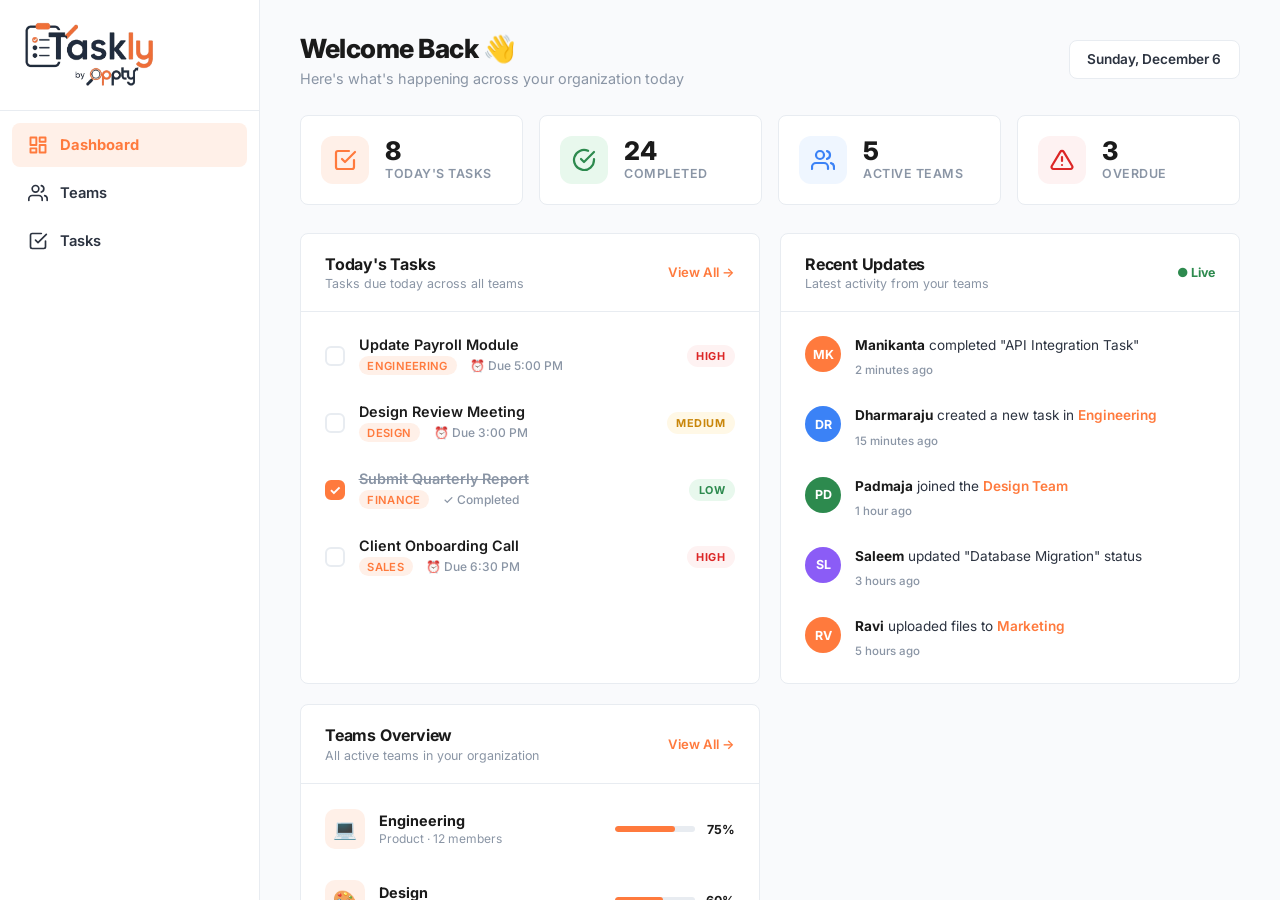
==== homepage/dashboard/dashboard.html @ 77231b80 "first commit" ====
<!DOCTYPE html>
<html lang="en">
<head>
    <meta charset="UTF-8">
    <meta name="viewport" content="width=device-width, initial-scale=1.0">
    <title>Oppty — Dashboard</title>
    <link rel="stylesheet" href="dashboard.css">
    <link rel="preconnect" href="https://fonts.googleapis.com">
    <link rel="preconnect" href="https://fonts.gstatic.com" crossorigin>
    <link href="https://fonts.googleapis.com/css2?family=Inter:wght@400;500;600;700;800&display=swap" rel="stylesheet">
</head>
<body>
    <div class="app-layout">
        
        <nav class="main-sidebar">
            <div class="logo">
                <img src="../assets/tasklogo.png" style="width: 180px; height: 70px;" alt="Oppty Logo">
            </div>
            <ul class="nav-links">
                <li class="active">
                    <a href="dashboard.html">
                        <svg class="nav-icon" viewBox="0 0 24 24" fill="none" stroke="currentColor" stroke-width="2" stroke-linecap="round" stroke-linejoin="round">
                            <rect x="3" y="3" width="7" height="9"></rect>
                            <rect x="14" y="3" width="7" height="5"></rect>
                            <rect x="14" y="12" width="7" height="9"></rect>
                            <rect x="3" y="16" width="7" height="5"></rect>
                        </svg>
                        <span>Dashboard</span>
                    </a>
                </li>
                <li>
                    <a href="../teams/teams.html">
                        <svg class="nav-icon" viewBox="0 0 24 24" fill="none" stroke="currentColor" stroke-width="2" stroke-linecap="round" stroke-linejoin="round">
                            <path d="M17 21v-2a4 4 0 0 0-4-4H5a4 4 0 0 0-4 4v2"></path>
                            <circle cx="9" cy="7" r="4"></circle>
                            <path d="M23 21v-2a4 4 0 0 0-3-3.87"></path>
                            <path d="M16 3.13a4 4 0 0 1 0 7.75"></path>
                        </svg>
                        <span>Teams</span>
                    </a>
                </li>
                <li>
                    <a href="../tasks/tasks.html">
                        <svg class="nav-icon" viewBox="0 0 24 24" fill="none" stroke="currentColor" stroke-width="2" stroke-linecap="round" stroke-linejoin="round">
                            <path d="M9 11l3 3L22 4"></path>
                            <path d="M21 12v7a2 2 0 0 1-2 2H5a2 2 0 0 1-2-2V5a2 2 0 0 1 2-2h11"></path>
                        </svg>
                        <span>Tasks</span>
                    </a>
                </li>
                
            </ul>
        </nav>

        <div class="main-content">
            <!-- Page Header -->
            <div class="page-header">
                <div class="page-header-left">
                    <h1>Welcome Back 👋</h1>
                    <p>Here's what's happening across your organization today</p>
                </div>
                <div class="header-date" id="currentDate"></div>
            </div>

            <!-- Stats Overview -->
            <div class="stats-overview">
                <div class="stat-box">
                    <div class="stat-icon stat-icon-orange">
                        <svg viewBox="0 0 24 24" fill="none" stroke="currentColor" stroke-width="2" stroke-linecap="round" stroke-linejoin="round">
                            <path d="M9 11l3 3L22 4"></path>
                            <path d="M21 12v7a2 2 0 0 1-2 2H5a2 2 0 0 1-2-2V5a2 2 0 0 1 2-2h11"></path>
                        </svg>
                    </div>
                    <div class="stat-content">
                        <span class="stat-value" id="todayTasksCount">8</span>
                        <span class="stat-title">Today's Tasks</span>
                    </div>
                </div>

                <div class="stat-box">
                    <div class="stat-icon stat-icon-green">
                        <svg viewBox="0 0 24 24" fill="none" stroke="currentColor" stroke-width="2" stroke-linecap="round" stroke-linejoin="round">
                            <path d="M22 11.08V12a10 10 0 1 1-5.93-9.14"></path>
                            <polyline points="22 4 12 14.01 9 11.01"></polyline>
                        </svg>
                    </div>
                    <div class="stat-content">
                        <span class="stat-value" id="completedCount">24</span>
                        <span class="stat-title">Completed</span>
                    </div>
                </div>

                <div class="stat-box">
                    <div class="stat-icon stat-icon-blue">
                        <svg viewBox="0 0 24 24" fill="none" stroke="currentColor" stroke-width="2" stroke-linecap="round" stroke-linejoin="round">
                            <path d="M17 21v-2a4 4 0 0 0-4-4H5a4 4 0 0 0-4 4v2"></path>
                            <circle cx="9" cy="7" r="4"></circle>
                            <path d="M23 21v-2a4 4 0 0 0-3-3.87"></path>
                            <path d="M16 3.13a4 4 0 0 1 0 7.75"></path>
                        </svg>
                    </div>
                    <div class="stat-content">
                        <span class="stat-value" id="teamsCount">5</span>
                        <span class="stat-title">Active Teams</span>
                    </div>
                </div>

                <div class="stat-box">
                    <div class="stat-icon stat-icon-red">
                        <svg viewBox="0 0 24 24" fill="none" stroke="currentColor" stroke-width="2" stroke-linecap="round" stroke-linejoin="round">
                            <path d="M10.29 3.86L1.82 18a2 2 0 0 0 1.71 3h16.94a2 2 0 0 0 1.71-3L13.71 3.86a2 2 0 0 0-3.42 0z"></path>
                            <line x1="12" y1="9" x2="12" y2="13"></line>
                            <line x1="12" y1="17" x2="12.01" y2="17"></line>
                        </svg>
                    </div>
                    <div class="stat-content">
                        <span class="stat-value" id="overdueCount">3</span>
                        <span class="stat-title">Overdue</span>
                    </div>
                </div>
            </div>

            <!-- Dashboard Grid -->
            <div class="dashboard-grid">
                
                <!-- Today's Tasks -->
                <div class="widget widget-today-tasks">
                    <div class="widget-header">
                        <div>
                            <h2>Today's Tasks</h2>
                            <p>Tasks due today across all teams</p>
                        </div>
                        <a href="tasks/tasks.html" class="widget-link">View All →</a>
                    </div>
                    <div class="widget-body">
                        <div class="task-item">
                            <div class="task-check">
                                <input type="checkbox" id="t1">
                                <label for="t1"></label>
                            </div>
                            <div class="task-details">
                                <div class="task-title">Update Payroll Module</div>
                                <div class="task-meta">
                                    <span class="task-team">Engineering</span>
                                    <span class="task-time">⏰ Due 5:00 PM</span>
                                </div>
                            </div>
                            <span class="priority-badge priority-high">High</span>
                        </div>

                        <div class="task-item">
                            <div class="task-check">
                                <input type="checkbox" id="t2">
                                <label for="t2"></label>
                            </div>
                            <div class="task-details">
                                <div class="task-title">Design Review Meeting</div>
                                <div class="task-meta">
                                    <span class="task-team">Design</span>
                                    <span class="task-time">⏰ Due 3:00 PM</span>
                                </div>
                            </div>
                            <span class="priority-badge priority-medium">Medium</span>
                        </div>

                        <div class="task-item">
                            <div class="task-check">
                                <input type="checkbox" id="t3" checked>
                                <label for="t3"></label>
                            </div>
                            <div class="task-details">
                                <div class="task-title task-completed">Submit Quarterly Report</div>
                                <div class="task-meta">
                                    <span class="task-team">Finance</span>
                                    <span class="task-time">✓ Completed</span>
                                </div>
                            </div>
                            <span class="priority-badge priority-low">Low</span>
                        </div>

                        <div class="task-item">
                            <div class="task-check">
                                <input type="checkbox" id="t4">
                                <label for="t4"></label>
                            </div>
                            <div class="task-details">
                                <div class="task-title">Client Onboarding Call</div>
                                <div class="task-meta">
                                    <span class="task-team">Sales</span>
                                    <span class="task-time">⏰ Due 6:30 PM</span>
                                </div>
                            </div>
                            <span class="priority-badge priority-high">High</span>
                        </div>
                    </div>
                </div>

                <!-- Task Updates / Activity Feed -->
                <div class="widget widget-updates">
                    <div class="widget-header">
                        <div>
                            <h2>Recent Updates</h2>
                            <p>Latest activity from your teams</p>
                        </div>
                        <span class="live-indicator">● Live</span>
                    </div>
                    <div class="widget-body">
                        <div class="update-item">
                            <div class="update-avatar avatar-orange">MK</div>
                            <div class="update-content">
                                <p><strong>Manikanta</strong> completed "API Integration Task"</p>
                                <span class="update-time">2 minutes ago</span>
                            </div>
                        </div>

                        <div class="update-item">
                            <div class="update-avatar avatar-blue">DR</div>
                            <div class="update-content">
                                <p><strong>Dharmaraju</strong> created a new task in <em>Engineering</em></p>
                                <span class="update-time">15 minutes ago</span>
                            </div>
                        </div>

                        <div class="update-item">
                            <div class="update-avatar avatar-green">PD</div>
                            <div class="update-content">
                                <p><strong>Padmaja</strong> joined the <em>Design Team</em></p>
                                <span class="update-time">1 hour ago</span>
                            </div>
                        </div>

                        <div class="update-item">
                            <div class="update-avatar avatar-purple">SL</div>
                            <div class="update-content">
                                <p><strong>Saleem</strong> updated "Database Migration" status</p>
                                <span class="update-time">3 hours ago</span>
                            </div>
                        </div>

                        <div class="update-item">
                            <div class="update-avatar avatar-orange">RV</div>
                            <div class="update-content">
                                <p><strong>Ravi</strong> uploaded files to <em>Marketing</em></p>
                                <span class="update-time">5 hours ago</span>
                            </div>
                        </div>
                    </div>
                </div>

                <!-- Teams List -->
                <div class="widget widget-teams">
                    <div class="widget-header">
                        <div>
                            <h2>Teams Overview</h2>
                            <p>All active teams in your organization</p>
                        </div>
                        <a href="teams/teams.html" class="widget-link">View All →</a>
                    </div>
                    <div class="widget-body">
                        <div class="team-row">
                            <div class="team-icon-small">💻</div>
                            <div class="team-info-small">
                                <div class="team-name">Engineering</div>
                                <div class="team-dept">Product · 12 members</div>
                            </div>
                            <div class="team-progress">
                                <div class="progress-bar"><div class="progress-fill" style="width: 75%"></div></div>
                                <span class="progress-text">75%</span>
                            </div>
                        </div>

                        <div class="team-row">
                            <div class="team-icon-small">🎨</div>
                            <div class="team-info-small">
                                <div class="team-name">Design</div>
                                <div class="team-dept">Product · 6 members</div>
                            </div>
                            <div class="team-progress">
                                <div class="progress-bar"><div class="progress-fill" style="width: 60%"></div></div>
                                <span class="progress-text">60%</span>
                            </div>
                        </div>

                        <div class="team-row">
                            <div class="team-icon-small">📈</div>
                            <div class="team-info-small">
                                <div class="team-name">Marketing</div>
                                <div class="team-dept">Growth · 8 members</div>
                            </div>
                            <div class="team-progress">
                                <div class="progress-bar"><div class="progress-fill" style="width: 85%"></div></div>
                                <span class="progress-text">85%</span>
                            </div>
                        </div>

                        <div class="team-row">
                            <div class="team-icon-small">💰</div>
                            <div class="team-info-small">
                                <div class="team-name">Finance</div>
                                <div class="team-dept">Operations · 4 members</div>
                            </div>
                            <div class="team-progress">
                                <div class="progress-bar"><div class="progress-fill" style="width: 92%"></div></div>
                                <span class="progress-text">92%</span>
                            </div>
                        </div>
                    </div>
                </div>

                <!-- Members List -->
                

            </div>
        </div>
    </div>
    <script src="dashboard.js"></script>
</body>
</html>
---- homepage/dashboard/dashboard.css ----
/* ===== ROOT VARIABLES & RESET ===== */
:root {
    --orange: #ff7a3d;
    --orange-hover: #f56a2a;
    --orange-light: #fff0e8;
    --orange-soft: #ffe4d5;
    
    --white: #ffffff;
    --black: #1a1a1a;
    --text-label: #8a95a5;
    --text-body: #2c3340;
    --border-light: #e8ecf1;
    --bg-page: #f9fafc;
    --bg-hover: #f7f9fc;
    
    --success: #2d8a4e;
    --success-light: #e8f8ed;
    --danger: #dc2626;
    --danger-light: #fef2f2;
    --warning: #c9860a;
    --warning-light: #fff8e6;
    --info: #3b82f6;
    --info-light: #eff6ff;
    --purple: #8b5cf6;
    --purple-light: #f3e8ff;
    
    --radius: 8px;
    --sidebar-width: 260px;
    
    --shadow-sm: 0 1px 2px rgba(0, 0, 0, 0.04);
    --shadow-md: 0 2px 8px rgba(0, 0, 0, 0.06);
}

* {
    margin: 0;
    padding: 0;
    box-sizing: border-box;
    font-family: 'Inter', -apple-system, BlinkMacSystemFont, 'Segoe UI', Roboto, sans-serif;
}

html, body {
    width: 100%;
    height: 100%;
    overflow: hidden;
}

body {
    background-color: var(--bg-page);
    color: var(--black);
    -webkit-font-smoothing: antialiased;
}

/* ===== APP LAYOUT ===== */
.app-layout {
    display: flex;
    width: 100vw;
    height: 100vh;
    overflow: hidden;
}

/* ===== SIDEBAR ===== */
.main-sidebar {
    width: var(--sidebar-width);
    min-width: var(--sidebar-width);
    max-width: var(--sidebar-width);
    background: var(--white);
    display: flex;
    flex-direction: column;
    height: 100vh;
    flex-shrink: 0;
    border-right: 1px solid var(--border-light);
    overflow-y: auto;
    overflow-x: hidden;
}

.main-sidebar > .logo {
    width: 100%;
    padding: 1.25rem 1.5rem;
    border-bottom: 1px solid var(--border-light);
    display: flex;
    align-items: center;
}

.main-sidebar > .logo img {
    width: auto;
    height: 40px;
    max-width: 130px;
    object-fit: contain;
}

.main-sidebar .nav-links {
    list-style: none;
    padding: 0.75rem;
    margin: 0;
}

.main-sidebar .nav-links li {
    margin-bottom: 0.25rem;
    list-style: none;
}

.main-sidebar .nav-links a {
    text-decoration: none;
    color: var(--text-body);
    font-weight: 600;
    font-size: 0.92rem;
    display: flex;
    align-items: center;
    gap: 0.75rem;
    padding: 0.75rem 1rem;
    border-radius: var(--radius);
    transition: all 0.2s ease;
}

.main-sidebar .nav-icon {
    width: 20px;
    height: 20px;
    min-width: 20px;
    flex-shrink: 0;
    stroke-width: 2;
}

.main-sidebar .nav-links a span {
    flex: 1;
    white-space: nowrap;
}

.main-sidebar .nav-links a:hover {
    background-color: var(--bg-hover);
}

.main-sidebar .nav-links a:hover .nav-icon {
    stroke: var(--orange);
}

.main-sidebar .nav-links li.active a {
    background-color: var(--orange-light);
    color: var(--orange);
    font-weight: 700;
}

.main-sidebar .nav-links li.active a .nav-icon {
    stroke: var(--orange);
    stroke-width: 2.3;
}

/* ===== MAIN CONTENT ===== */
.main-content {
    flex: 1;
    width: calc(100vw - var(--sidebar-width));
    padding: 2rem 2.5rem;
    overflow-y: auto;
    overflow-x: hidden;
    background: var(--bg-page);
    height: 100vh;
    box-sizing: border-box;
}

/* ===== PAGE HEADER ===== */
.page-header {
    display: flex;
    justify-content: space-between;
    align-items: center;
    margin-bottom: 1.75rem;
    flex-wrap: wrap;
    gap: 1rem;
}

.page-header-left h1 {
    font-size: 1.65rem;
    font-weight: 800;
    color: var(--black);
    margin-bottom: 0.3rem;
    letter-spacing: -0.5px;
}

.page-header-left p {
    color: var(--text-label);
    font-size: 0.9rem;
}

.header-date {
    background: var(--white);
    padding: 0.65rem 1.1rem;
    border-radius: var(--radius);
    border: 1px solid var(--border-light);
    font-size: 0.85rem;
    font-weight: 600;
    color: var(--text-body);
}

/* ===== STATS OVERVIEW ===== */
.stats-overview {
    display: grid;
    grid-template-columns: repeat(4, 1fr);
    gap: 1rem;
    margin-bottom: 1.75rem;
}

.stat-box {
    background: var(--white);
    padding: 1.25rem;
    border-radius: var(--radius);
    border: 1px solid var(--border-light);
    display: flex;
    align-items: center;
    gap: 1rem;
    transition: all 0.2s;
}

.stat-box:hover {
    border-color: var(--orange-soft);
    box-shadow: var(--shadow-md);
    transform: translateY(-2px);
}

.stat-icon {
    width: 48px;
    height: 48px;
    border-radius: 12px;
    display: flex;
    align-items: center;
    justify-content: center;
    flex-shrink: 0;
}

.stat-icon svg {
    width: 24px;
    height: 24px;
    stroke-width: 2.2;
}

.stat-icon-orange {
    background: var(--orange-light);
    color: var(--orange);
}

.stat-icon-green {
    background: var(--success-light);
    color: var(--success);
}

.stat-icon-blue {
    background: var(--info-light);
    color: var(--info);
}

.stat-icon-red {
    background: var(--danger-light);
    color: var(--danger);
}

.stat-content {
    display: flex;
    flex-direction: column;
    gap: 0.15rem;
}

.stat-value {
    font-size: 1.6rem;
    font-weight: 800;
    color: var(--black);
    line-height: 1;
    letter-spacing: -0.5px;
}

.stat-title {
    font-size: 0.78rem;
    color: var(--text-label);
    font-weight: 600;
    text-transform: uppercase;
    letter-spacing: 0.5px;
}

/* ===== DASHBOARD GRID ===== */
.dashboard-grid {
    display: grid;
    grid-template-columns: 1fr 1fr;
    gap: 1.25rem;
    padding-bottom: 2rem;
}

/* ===== WIDGET BASE ===== */
.widget {
    background: var(--white);
    border-radius: var(--radius);
    border: 1px solid var(--border-light);
    overflow: hidden;
    display: flex;
    flex-direction: column;
}

.widget-header {
    padding: 1.25rem 1.5rem;
    border-bottom: 1px solid var(--border-light);
    display: flex;
    justify-content: space-between;
    align-items: center;
    gap: 1rem;
}

.widget-header h2 {
    font-size: 1rem;
    font-weight: 700;
    color: var(--black);
    margin-bottom: 0.15rem;
    letter-spacing: -0.2px;
}

.widget-header p {
    font-size: 0.78rem;
    color: var(--text-label);
}

.widget-link {
    color: var(--orange);
    font-size: 0.82rem;
    font-weight: 600;
    text-decoration: none;
    transition: color 0.2s;
    white-space: nowrap;
}

.widget-link:hover {
    color: var(--orange-hover);
}

.widget-body {
    padding: 0.75rem;
    flex: 1;
    display: flex;
    flex-direction: column;
    gap: 0.25rem;
}

.live-indicator {
    color: var(--success);
    font-size: 0.78rem;
    font-weight: 700;
    display: inline-flex;
    align-items: center;
    gap: 0.3rem;
    animation: pulse 2s infinite;
}

@keyframes pulse {
    0%, 100% { opacity: 1; }
    50% { opacity: 0.6; }
}

/* ===== TODAY'S TASKS WIDGET ===== */
.task-item {
    display: flex;
    align-items: center;
    gap: 0.85rem;
    padding: 0.75rem;
    border-radius: 6px;
    transition: background 0.15s;
}

.task-item:hover {
    background: var(--bg-hover);
}

.task-check {
    flex-shrink: 0;
}

.task-check input[type="checkbox"] {
    display: none;
}

.task-check label {
    width: 20px;
    height: 20px;
    border: 2px solid var(--border-light);
    border-radius: 6px;
    cursor: pointer;
    display: block;
    transition: all 0.2s;
    position: relative;
}

.task-check input[type="checkbox"]:checked + label {
    background: var(--orange);
    border-color: var(--orange);
}

.task-check input[type="checkbox"]:checked + label::after {
    content: '✓';
    position: absolute;
    top: 50%;
    left: 50%;
    transform: translate(-50%, -50%);
    color: var(--white);
    font-size: 0.85rem;
    font-weight: 700;
}

.task-details {
    flex: 1;
    min-width: 0;
}

.task-title {
    font-size: 0.9rem;
    font-weight: 600;
    color: var(--black);
    margin-bottom: 0.2rem;
}

.task-title.task-completed {
    text-decoration: line-through;
    color: var(--text-label);
}

.task-meta {
    display: flex;
    gap: 0.85rem;
    font-size: 0.75rem;
    color: var(--text-label);
    align-items: center;
}

.task-team {
    background: var(--orange-light);
    color: var(--orange);
    padding: 0.15rem 0.55rem;
    border-radius: 20px;
    font-weight: 600;
    font-size: 0.7rem;
    text-transform: uppercase;
    letter-spacing: 0.3px;
}

.task-time {
    font-weight: 500;
}

.priority-badge {
    font-size: 0.68rem;
    font-weight: 700;
    padding: 0.25rem 0.6rem;
    border-radius: 20px;
    text-transform: uppercase;
    letter-spacing: 0.5px;
    flex-shrink: 0;
}

.priority-high {
    background: var(--danger-light);
    color: var(--danger);
}

.priority-medium {
    background: var(--warning-light);
    color: var(--warning);
}

.priority-low {
    background: var(--success-light);
    color: var(--success);
}

/* ===== UPDATES WIDGET ===== */
.update-item {
    display: flex;
    align-items: flex-start;
    gap: 0.85rem;
    padding: 0.75rem;
    border-radius: 6px;
    transition: background 0.15s;
}

.update-item:hover {
    background: var(--bg-hover);
}

.update-avatar {
    width: 36px;
    height: 36px;
    border-radius: 50%;
    display: flex;
    align-items: center;
    justify-content: center;
    font-weight: 700;
    font-size: 0.78rem;
    color: var(--white);
    flex-shrink: 0;
    text-transform: uppercase;
}

.avatar-orange { background: var(--orange); }
.avatar-blue { background: var(--info); }
.avatar-green { background: var(--success); }
.avatar-purple { background: var(--purple); }

.update-content {
    flex: 1;
    min-width: 0;
}

.update-content p {
    font-size: 0.85rem;
    color: var(--text-body);
    line-height: 1.4;
    margin-bottom: 0.2rem;
}

.update-content p strong {
    color: var(--black);
    font-weight: 700;
}

.update-content p em {
    color: var(--orange);
    font-style: normal;
    font-weight: 600;
}

.update-time {
    font-size: 0.72rem;
    color: var(--text-label);
    font-weight: 500;
}

/* ===== TEAMS WIDGET ===== */
.team-row {
    display: flex;
    align-items: center;
    gap: 0.85rem;
    padding: 0.85rem 0.75rem;
    border-radius: 6px;
    transition: background 0.15s;
}

.team-row:hover {
    background: var(--bg-hover);
}

.team-icon-small {
    width: 40px;
    height: 40px;
    background: var(--orange-light);
    border-radius: 10px;
    display: flex;
    align-items: center;
    justify-content: center;
    font-size: 1.2rem;
    flex-shrink: 0;
}

.team-info-small {
    flex: 1;
    min-width: 0;
}

.team-name {
    font-size: 0.9rem;
    font-weight: 700;
    color: var(--black);
}

.team-dept {
    font-size: 0.75rem;
    color: var(--text-label);
    margin-top: 0.1rem;
}

.team-progress {
    display: flex;
    align-items: center;
    gap: 0.5rem;
    flex-shrink: 0;
}

.progress-bar {
    width: 80px;
    height: 6px;
    background: var(--border-light);
    border-radius: 10px;
    overflow: hidden;
}

.progress-fill {
    height: 100%;
    background: var(--orange);
    border-radius: 10px;
    transition: width 0.3s;
}

.progress-text {
    font-size: 0.78rem;
    font-weight: 700;
    color: var(--black);
    min-width: 32px;
    text-align: right;
}

/* ===== MEMBERS WIDGET ===== */
.member-row {
    display: flex;
    align-items: center;
    gap: 0.85rem;
    padding: 0.75rem;
    border-radius: 6px;
    transition: background 0.15s;
}

.member-row:hover {
    background: var(--bg-hover);
}

.member-avatar {
    width: 38px;
    height: 38px;
    border-radius: 50%;
    display: flex;
    align-items: center;
    justify-content: center;
    font-weight: 700;
    font-size: 0.78rem;
    color: var(--white);
    flex-shrink: 0;
}

.member-info {
    flex: 1;
    min-width: 0;
}

.member-name {
    font-size: 0.9rem;
    font-weight: 700;
    color: var(--black);
}

.member-role {
    font-size: 0.75rem;
    color: var(--text-label);
    margin-top: 0.1rem;
}

.member-stat {
    background: var(--orange-light);
    color: var(--orange);
    padding: 0.35rem 0.75rem;
    border-radius: 20px;
    font-size: 0.78rem;
    font-weight: 700;
    flex-shrink: 0;
}

/* ===== SCROLLBARS ===== */
.main-content::-webkit-scrollbar,
.main-sidebar::-webkit-scrollbar {
    width: 6px;
}

.main-content::-webkit-scrollbar-track,
.main-sidebar::-webkit-scrollbar-track {
    background: var(--bg-page);
}

.main-content::-webkit-scrollbar-thumb,
.main-sidebar::-webkit-scrollbar-thumb {
    background: var(--border-light);
    border-radius: 4px;
}

.main-content::-webkit-scrollbar-thumb:hover,
.main-sidebar::-webkit-scrollbar-thumb:hover {
    background: var(--orange-soft);
}

/* ===== RESPONSIVE ===== */
@media (max-width: 1200px) {
    .dashboard-grid {
        grid-template-columns: 1fr;
    }
}

@media (max-width: 992px) {
    .stats-overview {
        grid-template-columns: repeat(2, 1fr);
    }
    
    .main-content {
        padding: 1.5rem;
    }
}

@media (max-width: 768px) {
    html, body {
        overflow: auto;
        height: auto;
    }

    .app-layout {
        flex-direction: column;
        height: auto;
        width: 100%;
        overflow: visible;
    }

    .main-sidebar {
        width: 100%;
        min-width: 100%;
        max-width: 100%;
        height: auto;
        border-right: none;
        border-bottom: 1px solid var(--border-light);
        overflow: visible;
    }

    .main-content {
        width: 100%;
        padding: 1.25rem 1rem;
        height: auto;
        overflow: visible;
    }

    .nav-links {
        display: flex;
        gap: 0.25rem;
        overflow-x: auto;
        padding: 0.75rem 1rem;
    }

    .nav-links li {
        flex-shrink: 0;
    }

    .nav-links a {
        white-space: nowrap;
    }

    .page-header {
        flex-direction: column;
        align-items: flex-start;
    }

    .stats-overview {
        grid-template-columns: 1fr;
    }

    .task-meta {
        flex-wrap: wrap;
    }

    .progress-bar {
        width: 50px;
    }
}
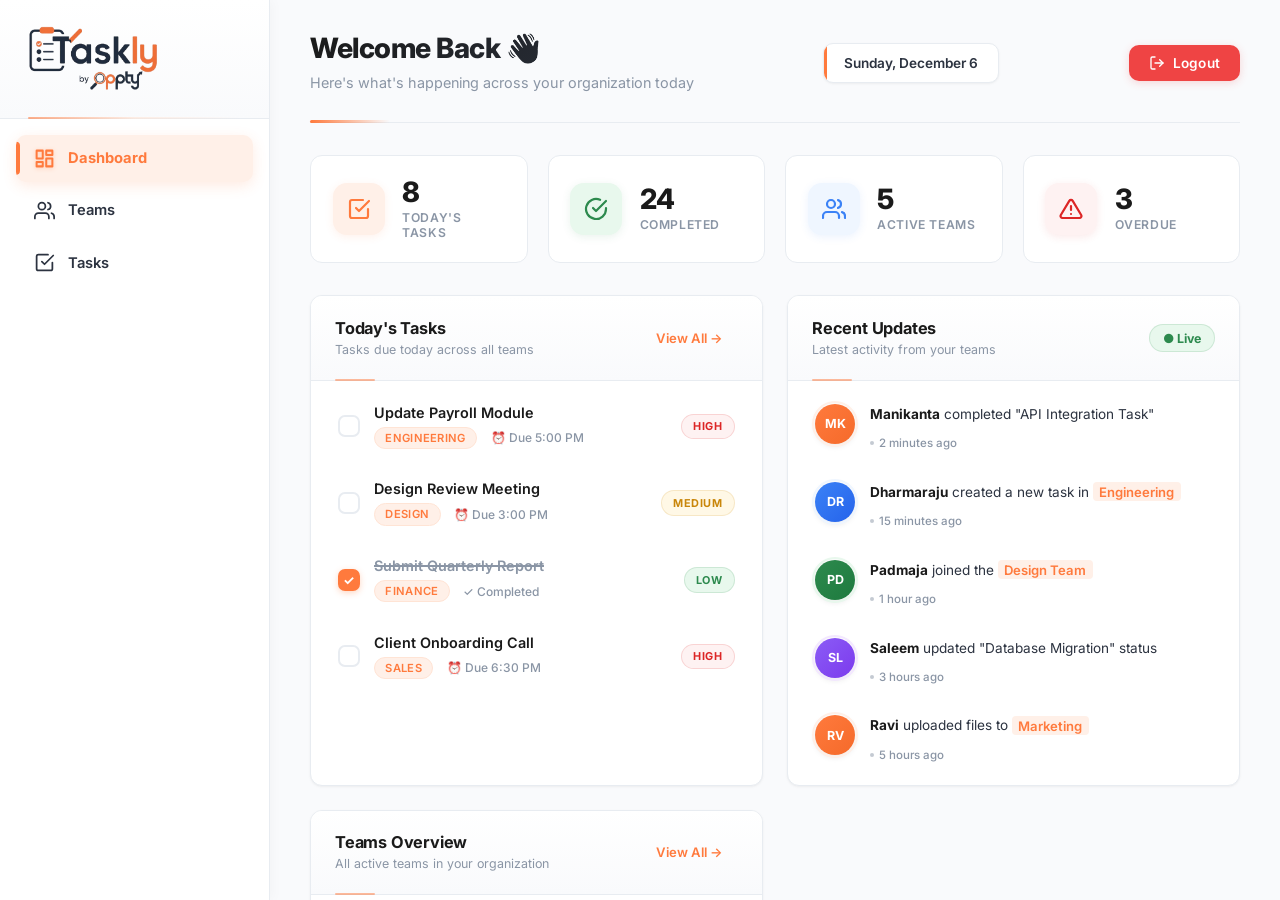
==== commit 07add990: "first commit" ====
--- a/homepage/dashboard/dashboard.html
+++ b/homepage/dashboard/dashboard.html
@@ -60,6 +60,14 @@
                     <p>Here's what's happening across your organization today</p>
                 </div>
                 <div class="header-date" id="currentDate"></div>
+                <button onclick="handleLogout()" style="background-color: #ef4444; color: white; border: none; padding: 8px 16px; border-radius: 6px; cursor: pointer; font-weight: 500; display: flex; align-items: center; gap: 8px; font-family: 'Inter', sans-serif; transition: background-color 0.2s;">
+                        <svg viewBox="0 0 24 24" width="16" height="16" fill="none" stroke="currentColor" stroke-width="2" stroke-linecap="round" stroke-linejoin="round">
+                            <path d="M9 21H5a2 2 0 0 1-2-2V5a2 2 0 0 1 2-2h4"></path>
+                            <polyline points="16 17 21 12 16 7"></polyline>
+                            <line x1="21" y1="12" x2="9" y2="12"></line>
+                        </svg>
+                        Logout
+                    </button>
             </div>
 
             <!-- Stats Overview -->
--- a/homepage/dashboard/dashboard.css
+++ b/homepage/dashboard/dashboard.css
@@ -24,11 +24,17 @@
     --purple: #8b5cf6;
     --purple-light: #f3e8ff;
     
-    --radius: 8px;
-    --sidebar-width: 260px;
+    --radius: 12px;
+    --sidebar-width: 270px;
     
-    --shadow-sm: 0 1px 2px rgba(0, 0, 0, 0.04);
-    --shadow-md: 0 2px 8px rgba(0, 0, 0, 0.06);
+    --shadow-sm: 0 1px 3px rgba(0, 0, 0, 0.04), 0 1px 2px rgba(0, 0, 0, 0.02);
+    --shadow-md: 0 4px 12px rgba(0, 0, 0, 0.06), 0 2px 4px rgba(0, 0, 0, 0.03);
+    --shadow-lg: 0 8px 24px rgba(0, 0, 0, 0.08), 0 4px 8px rgba(0, 0, 0, 0.04);
+    --shadow-orange: 0 4px 14px rgba(255, 122, 61, 0.15);
+    
+    --transition-fast: 0.15s cubic-bezier(0.4, 0, 0.2, 1);
+    --transition-base: 0.25s cubic-bezier(0.4, 0, 0.2, 1);
+    --transition-spring: 0.35s cubic-bezier(0.34, 1.56, 0.64, 1);
 }
 
 * {
@@ -48,6 +54,14 @@
     background-color: var(--bg-page);
     color: var(--black);
     -webkit-font-smoothing: antialiased;
+    -moz-osx-font-smoothing: grayscale;
+    text-rendering: optimizeLegibility;
+}
+
+/* ===== SELECTION STYLING ===== */
+::selection {
+    background: var(--orange-soft);
+    color: var(--orange-hover);
 }
 
 /* ===== APP LAYOUT ===== */
@@ -71,14 +85,31 @@
     border-right: 1px solid var(--border-light);
     overflow-y: auto;
     overflow-x: hidden;
+    box-shadow: 2px 0 12px rgba(0, 0, 0, 0.03);
+    position: relative;
+    z-index: 10;
 }
 
 .main-sidebar > .logo {
     width: 100%;
-    padding: 1.25rem 1.5rem;
+    padding: 1.5rem 1.75rem;
     border-bottom: 1px solid var(--border-light);
     display: flex;
     align-items: center;
+    background: linear-gradient(180deg, var(--white) 0%, var(--bg-page) 100%);
+    position: relative;
+}
+
+.main-sidebar > .logo::after {
+    content: '';
+    position: absolute;
+    bottom: -1px;
+    left: 1.75rem;
+    right: 1.75rem;
+    height: 2px;
+    background: linear-gradient(90deg, var(--orange), var(--orange-soft), transparent);
+    border-radius: 2px;
+    opacity: 0.6;
 }
 
 .main-sidebar > .logo img {
@@ -86,16 +117,21 @@
     height: 40px;
     max-width: 130px;
     object-fit: contain;
+    transition: transform var(--transition-base);
+}
+
+.main-sidebar > .logo img:hover {
+    transform: scale(1.03);
 }
 
 .main-sidebar .nav-links {
     list-style: none;
-    padding: 0.75rem;
+    padding: 1rem;
     margin: 0;
 }
 
 .main-sidebar .nav-links li {
-    margin-bottom: 0.25rem;
+    margin-bottom: 0.35rem;
     list-style: none;
 }
 
@@ -106,42 +142,80 @@
     font-size: 0.92rem;
     display: flex;
     align-items: center;
-    gap: 0.75rem;
-    padding: 0.75rem 1rem;
-    border-radius: var(--radius);
-    transition: all 0.2s ease;
+    gap: 0.85rem;
+    padding: 0.8rem 1.1rem;
+    border-radius: 10px;
+    transition: all var(--transition-base);
+    position: relative;
+    overflow: hidden;
+}
+
+.main-sidebar .nav-links a::before {
+    content: '';
+    position: absolute;
+    left: 0;
+    top: 50%;
+    transform: translateY(-50%);
+    width: 3px;
+    height: 0;
+    background: var(--orange);
+    border-radius: 0 4px 4px 0;
+    transition: height var(--transition-base);
 }
 
 .main-sidebar .nav-icon {
-    width: 20px;
-    height: 20px;
-    min-width: 20px;
+    width: 21px;
+    height: 21px;
+    min-width: 21px;
     flex-shrink: 0;
     stroke-width: 2;
+    transition: all var(--transition-base);
 }
 
 .main-sidebar .nav-links a span {
     flex: 1;
     white-space: nowrap;
+    transition: transform var(--transition-fast);
 }
 
 .main-sidebar .nav-links a:hover {
     background-color: var(--bg-hover);
+    transform: translateX(3px);
+}
+
+.main-sidebar .nav-links a:hover::before {
+    height: 60%;
 }
 
 .main-sidebar .nav-links a:hover .nav-icon {
     stroke: var(--orange);
+    transform: scale(1.1);
+}
+
+.main-sidebar .nav-links a:hover span {
+    transform: translateX(2px);
+}
+
+.main-sidebar .nav-links a:active {
+    transform: translateX(3px) scale(0.98);
 }
 
 .main-sidebar .nav-links li.active a {
     background-color: var(--orange-light);
     color: var(--orange);
     font-weight: 700;
+    box-shadow: var(--shadow-orange);
+}
+
+.main-sidebar .nav-links li.active a::before {
+    height: 70%;
+    width: 4px;
 }
 
 .main-sidebar .nav-links li.active a .nav-icon {
     stroke: var(--orange);
     stroke-width: 2.3;
+    filter: drop-shadow(0 1px 2px rgba(255, 122, 61, 0.3));
 }
 
 /* ===== MAIN CONTENT ===== */
@@ -154,6 +228,7 @@
     background: var(--bg-page);
     height: 100vh;
     box-sizing: border-box;
+    scroll-behavior: smooth;
 }
 
 /* ===== PAGE HEADER ===== */
@@ -161,123 +236,264 @@
     display: flex;
     justify-content: space-between;
     align-items: center;
-    margin-bottom: 1.75rem;
+    margin-bottom: 2rem;
     flex-wrap: wrap;
     gap: 1rem;
+    padding-bottom: 1.75rem;
+    border-bottom: 1px solid var(--border-light);
+    position: relative;
+}
+
+.page-header::after {
+    content: '';
+    position: absolute;
+    bottom: -1px;
+    left: 0;
+    width: 80px;
+    height: 3px;
+    background: linear-gradient(90deg, var(--orange), transparent);
+    border-radius: 3px;
 }
 
 .page-header-left h1 {
-    font-size: 1.65rem;
+    font-size: 1.75rem;
     font-weight: 800;
     color: var(--black);
-    margin-bottom: 0.3rem;
+    margin-bottom: 0.4rem;
     letter-spacing: -0.5px;
+    line-height: 1.2;
+    background: linear-gradient(135deg, var(--black) 0%, var(--text-body) 100%);
+    -webkit-background-clip: text;
+    -webkit-text-fill-color: transparent;
+    background-clip: text;
 }
 
 .page-header-left p {
     color: var(--text-label);
     font-size: 0.9rem;
+    line-height: 1.5;
 }
 
 .header-date {
     background: var(--white);
-    padding: 0.65rem 1.1rem;
-    border-radius: var(--radius);
+    padding: 0.7rem 1.25rem;
+    border-radius: 10px;
     border: 1px solid var(--border-light);
     font-size: 0.85rem;
     font-weight: 600;
     color: var(--text-body);
+    box-shadow: var(--shadow-sm);
+    transition: all var(--transition-base);
+    position: relative;
+    overflow: hidden;
+}
+
+.header-date::before {
+    content: '';
+    position: absolute;
+    left: 0;
+    top: 0;
+    bottom: 0;
+    width: 3px;
+    background: var(--orange);
+}
+
+.header-date:hover {
+    box-shadow: var(--shadow-md);
+    border-color: var(--orange-soft);
+}
+
+/* ===== LOGOUT BUTTON ===== */
+.page-header button {
+    border-radius: 10px !important;
+    padding: 10px 20px !important;
+    font-size: 0.85rem !important;
+    font-weight: 600 !important;
+    letter-spacing: 0.2px;
+    box-shadow: 0 2px 8px rgba(239, 68, 68, 0.2);
+    transition: all var(--transition-base) !important;
+    position: relative;
+    overflow: hidden;
+}
+
+.page-header button::before {
+    content: '';
+    position: absolute;
+    top: 0;
+    left: -100%;
+    width: 100%;
+    height: 100%;
+    background: linear-gradient(90deg, transparent, rgba(255, 255, 255, 0.15), transparent);
+    transition: left 0.5s;
+}
+
+.page-header button:hover {
+    background-color: #dc2626 !important;
+    transform: translateY(-2px);
+    box-shadow: 0 4px 14px rgba(239, 68, 68, 0.35) !important;
+}
+
+.page-header button:hover::before {
+    left: 100%;
+}
+
+.page-header button:active {
+    transform: translateY(0) scale(0.97);
 }
 
 /* ===== STATS OVERVIEW ===== */
 .stats-overview {
     display: grid;
     grid-template-columns: repeat(4, 1fr);
-    gap: 1rem;
-    margin-bottom: 1.75rem;
+    gap: 1.25rem;
+    margin-bottom: 2rem;
 }
 
 .stat-box {
     background: var(--white);
-    padding: 1.25rem;
+    padding: 1.4rem 1.35rem;
     border-radius: var(--radius);
     border: 1px solid var(--border-light);
     display: flex;
     align-items: center;
-    gap: 1rem;
-    transition: all 0.2s;
+    gap: 1.1rem;
+    transition: all var(--transition-base);
+    position: relative;
+    overflow: hidden;
+    cursor: default;
+}
+
+.stat-box::before {
+    content: '';
+    position: absolute;
+    top: 0;
+    left: 0;
+    right: 0;
+    height: 3px;
+    background: var(--border-light);
+    transition: all var(--transition-base);
+}
+
+.stat-box:nth-child(1)::before { background: var(--orange); opacity: 0; }
+.stat-box:nth-child(2)::before { background: var(--success); opacity: 0; }
+.stat-box:nth-child(3)::before { background: var(--info); opacity: 0; }
+.stat-box:nth-child(4)::before { background: var(--danger); opacity: 0; }
+
+.stat-box:hover::before {
+    opacity: 1;
+}
+
+.stat-box::after {
+    content: '';
+    position: absolute;
+    top: -50%;
+    right: -50%;
+    width: 100%;
+    height: 100%;
+    background: radial-gradient(circle, rgba(255, 122, 61, 0.03) 0%, transparent 70%);
+    transition: all var(--transition-base);
+    pointer-events: none;
+    opacity: 0;
+}
+
+.stat-box:hover::after {
+    opacity: 1;
 }
 
 .stat-box:hover {
     border-color: var(--orange-soft);
-    box-shadow: var(--shadow-md);
+    box-shadow: var(--shadow-lg);
+    transform: translateY(-4px);
+}
+
+.stat-box:active {
     transform: translateY(-2px);
 }
 
 .stat-icon {
-    width: 48px;
-    height: 48px;
-    border-radius: 12px;
+    width: 52px;
+    height: 52px;
+    border-radius: 14px;
     display: flex;
     align-items: center;
     justify-content: center;
     flex-shrink: 0;
+    transition: all var(--transition-base);
+    position: relative;
 }
 
 .stat-icon svg {
     width: 24px;
     height: 24px;
     stroke-width: 2.2;
+    transition: transform var(--transition-base);
+}
+
+.stat-box:hover .stat-icon {
+    transform: scale(1.08);
+}
+
+.stat-box:hover .stat-icon svg {
+    transform: rotate(-5deg);
 }
 
 .stat-icon-orange {
     background: var(--orange-light);
     color: var(--orange);
+    box-shadow: 0 2px 8px rgba(255, 122, 61, 0.1);
 }
 
 .stat-icon-green {
     background: var(--success-light);
     color: var(--success);
+    box-shadow: 0 2px 8px rgba(45, 138, 78, 0.1);
 }
 
 .stat-icon-blue {
     background: var(--info-light);
     color: var(--info);
+    box-shadow: 0 2px 8px rgba(59, 130, 246, 0.1);
 }
 
 .stat-icon-red {
     background: var(--danger-light);
     color: var(--danger);
+    box-shadow: 0 2px 8px rgba(220, 38, 38, 0.1);
 }
 
 .stat-content {
     display: flex;
     flex-direction: column;
-    gap: 0.15rem;
+    gap: 0.25rem;
 }
 
 .stat-value {
-    font-size: 1.6rem;
+    font-size: 1.75rem;
     font-weight: 800;
     color: var(--black);
     line-height: 1;
     letter-spacing: -0.5px;
+    transition: color var(--transition-base);
+}
+
+.stat-box:hover .stat-value {
+    color: var(--orange);
 }
 
 .stat-title {
-    font-size: 0.78rem;
+    font-size: 0.76rem;
     color: var(--text-label);
     font-weight: 600;
     text-transform: uppercase;
-    letter-spacing: 0.5px;
+    letter-spacing: 0.6px;
 }
 
 /* ===== DASHBOARD GRID ===== */
 .dashboard-grid {
     display: grid;
     grid-template-columns: 1fr 1fr;
-    gap: 1.25rem;
-    padding-bottom: 2rem;
+    gap: 1.5rem;
+    padding-bottom: 2.5rem;
 }
 
 /* ===== WIDGET BASE ===== */
@@ -288,28 +504,57 @@
     overflow: hidden;
     display: flex;
     flex-direction: column;
+    box-shadow: var(--shadow-sm);
+    transition: all var(--transition-base);
+    position: relative;
+}
+
+.widget:hover {
+    box-shadow: var(--shadow-md);
+    border-color: rgba(232, 236, 241, 0.6);
 }
 
 .widget-header {
-    padding: 1.25rem 1.5rem;
+    padding: 1.35rem 1.5rem;
     border-bottom: 1px solid var(--border-light);
     display: flex;
     justify-content: space-between;
     align-items: center;
     gap: 1rem;
+    background: linear-gradient(180deg, var(--white) 0%, var(--bg-page) 100%);
+    position: relative;
+}
+
+.widget-header::after {
+    content: '';
+    position: absolute;
+    bottom: -1px;
+    left: 1.5rem;
+    width: 40px;
+    height: 2px;
+    background: var(--orange);
+    border-radius: 2px;
+    opacity: 0.5;
+    transition: width var(--transition-base), opacity var(--transition-base);
+}
+
+.widget:hover .widget-header::after {
+    width: 60px;
+    opacity: 0.8;
 }
 
 .widget-header h2 {
-    font-size: 1rem;
+    font-size: 1.02rem;
     font-weight: 700;
     color: var(--black);
-    margin-bottom: 0.15rem;
+    margin-bottom: 0.2rem;
     letter-spacing: -0.2px;
 }
 
 .widget-header p {
     font-size: 0.78rem;
     color: var(--text-label);
+    line-height: 1.4;
 }
 
 .widget-link {
@@ -317,20 +562,27 @@
     font-size: 0.82rem;
     font-weight: 600;
     text-decoration: none;
-    transition: color 0.2s;
+    transition: all var(--transition-base);
     white-space: nowrap;
+    padding: 0.4rem 0.85rem;
+    border-radius: 8px;
+    background: transparent;
+    border: 1px solid transparent;
 }
 
 .widget-link:hover {
     color: var(--orange-hover);
+    background: var(--orange-light);
+    border-color: var(--orange-soft);
+    transform: translateX(3px);
 }
 
 .widget-body {
-    padding: 0.75rem;
+    padding: 0.5rem 0.75rem;
     flex: 1;
     display: flex;
     flex-direction: column;
-    gap: 0.25rem;
+    gap: 0.15rem;
 }
 
 .live-indicator {
@@ -339,8 +591,23 @@
     font-weight: 700;
     display: inline-flex;
     align-items: center;
-    gap: 0.3rem;
-    animation: pulse 2s infinite;
+    gap: 0.4rem;
+    padding: 0.35rem 0.8rem;
+    background: var(--success-light);
+    border-radius: 20px;
+    border: 1px solid rgba(45, 138, 78, 0.15);
+    animation: pulseGlow 2s infinite;
+}
+
+@keyframes pulseGlow {
+    0%, 100% { 
+        opacity: 1; 
+        box-shadow: 0 0 0 0 rgba(45, 138, 78, 0.15);
+    }
+    50% { 
+        opacity: 0.85; 
+        box-shadow: 0 0 0 4px rgba(45, 138, 78, 0.05);
+    }
 }
 
 @keyframes pulse {
@@ -353,13 +620,18 @@
     display: flex;
     align-items: center;
     gap: 0.85rem;
-    padding: 0.75rem;
-    border-radius: 6px;
-    transition: background 0.15s;
+    padding: 0.85rem 0.9rem;
+    border-radius: 10px;
+    transition: all var(--transition-base);
+    position: relative;
+    border: 1px solid transparent;
 }
 
 .task-item:hover {
     background: var(--bg-hover);
+    border-color: var(--border-light);
+    box-shadow: var(--shadow-sm);
+    transform: translateX(4px);
 }
 
 .task-check {
@@ -371,19 +643,34 @@
 }
 
 .task-check label {
-    width: 20px;
-    height: 20px;
+    width: 22px;
+    height: 22px;
     border: 2px solid var(--border-light);
-    border-radius: 6px;
+    border-radius: 7px;
     cursor: pointer;
     display: block;
-    transition: all 0.2s;
-    position: relative;
+    transition: all var(--transition-spring);
+    position: relative;
+}
+
+.task-check label:hover {
+    border-color: var(--orange);
+    background: var(--orange-light);
+    transform: scale(1.15);
 }
 
 .task-check input[type="checkbox"]:checked + label {
     background: var(--orange);
     border-color: var(--orange);
+    box-shadow: 0 2px 6px rgba(255, 122, 61, 0.3);
+    animation: checkBounce 0.4s ease;
+}
+
+@keyframes checkBounce {
+    0% { transform: scale(1); }
+    30% { transform: scale(1.25); }
+    60% { transform: scale(0.9); }
+    100% { transform: scale(1); }
 }
 
 .task-check input[type="checkbox"]:checked + label::after {
@@ -393,7 +680,7 @@
     left: 50%;
     transform: translate(-50%, -50%);
     color: var(--white);
-    font-size: 0.85rem;
+    font-size: 0.82rem;
     font-weight: 700;
 }
 
@@ -406,12 +693,16 @@
     font-size: 0.9rem;
     font-weight: 600;
     color: var(--black);
-    margin-bottom: 0.2rem;
+    margin-bottom: 0.25rem;
+    transition: all var(--transition-base);
+    line-height: 1.3;
 }
 
 .task-title.task-completed {
     text-decoration: line-through;
     color: var(--text-label);
+    text-decoration-color: var(--text-label);
+    text-decoration-thickness: 1.5px;
 }
 
 .task-meta {
@@ -425,12 +716,20 @@
 .task-team {
     background: var(--orange-light);
     color: var(--orange);
-    padding: 0.15rem 0.55rem;
+    padding: 0.2rem 0.65rem;
     border-radius: 20px;
     font-weight: 600;
     font-size: 0.7rem;
     text-transform: uppercase;
     letter-spacing: 0.3px;
+    border: 1px solid var(--orange-soft);
+    transition: all var(--transition-base);
+}
+
+.task-item:hover .task-team {
+    background: var(--orange);
+    color: var(--white);
+    border-color: var(--orange);
 }
 
 .task-time {
@@ -440,45 +739,59 @@
 .priority-badge {
     font-size: 0.68rem;
     font-weight: 700;
-    padding: 0.25rem 0.6rem;
+    padding: 0.3rem 0.7rem;
     border-radius: 20px;
     text-transform: uppercase;
     letter-spacing: 0.5px;
     flex-shrink: 0;
+    transition: all var(--transition-base);
+    border: 1px solid transparent;
+}
+
+.task-item:hover .priority-badge {
+    transform: scale(1.05);
 }
 
 .priority-high {
     background: var(--danger-light);
     color: var(--danger);
+    border-color: rgba(220, 38, 38, 0.15);
 }
 
 .priority-medium {
     background: var(--warning-light);
     color: var(--warning);
+    border-color: rgba(201, 134, 10, 0.15);
 }
 
 .priority-low {
     background: var(--success-light);
     color: var(--success);
+    border-color: rgba(45, 138, 78, 0.15);
 }
 
 /* ===== UPDATES WIDGET ===== */
 .update-item {
     display: flex;
     align-items: flex-start;
-    gap: 0.85rem;
-    padding: 0.75rem;
-    border-radius: 6px;
-    transition: background 0.15s;
+    gap: 0.9rem;
+    padding: 0.85rem 0.9rem;
+    border-radius: 10px;
+    transition: all var(--transition-base);
+    position: relative;
+    border: 1px solid transparent;
 }
 
 .update-item:hover {
     background: var(--bg-hover);
+    border-color: var(--border-light);
+    box-shadow: var(--shadow-sm);
+    transform: translateX(4px);
 }
 
 .update-avatar {
-    width: 36px;
-    height: 36px;
+    width: 40px;
+    height: 40px;
     border-radius: 50%;
     display: flex;
     align-items: center;
@@ -488,12 +801,43 @@
     color: var(--white);
     flex-shrink: 0;
     text-transform: uppercase;
-}
-
-.avatar-orange { background: var(--orange); }
-.avatar-blue { background: var(--info); }
-.avatar-green { background: var(--success); }
-.avatar-purple { background: var(--purple); }
+    transition: all var(--transition-base);
+    box-shadow: 0 2px 6px rgba(0, 0, 0, 0.1);
+    position: relative;
+}
+
+.update-avatar::after {
+    content: '';
+    position: absolute;
+    inset: -3px;
+    border-radius: 50%;
+    border: 2px solid transparent;
+    transition: border-color var(--transition-base);
+}
+
+.update-item:hover .update-avatar {
+    transform: scale(1.1);
+}
+
+.avatar-orange { 
+    background: linear-gradient(135deg, var(--orange), var(--orange-hover)); 
+}
+.avatar-orange::after { border-color: var(--orange-light); }
+
+.avatar-blue { 
+    background: linear-gradient(135deg, var(--info), #2563eb); 
+}
+.avatar-blue::after { border-color: var(--info-light); }
+
+.avatar-green { 
+    background: linear-gradient(135deg, var(--success), #1e7a3e); 
+}
+.avatar-green::after { border-color: var(--success-light); }
+
+.avatar-purple { 
+    background: linear-gradient(135deg, var(--purple), #7c3aed); 
+}
+.avatar-purple::after { border-color: var(--purple-light); }
 
 .update-content {
     flex: 1;
@@ -503,8 +847,8 @@
 .update-content p {
     font-size: 0.85rem;
     color: var(--text-body);
-    line-height: 1.4;
-    margin-bottom: 0.2rem;
+    line-height: 1.5;
+    margin-bottom: 0.3rem;
 }
 
 .update-content p strong {
@@ -516,38 +860,66 @@
     color: var(--orange);
     font-style: normal;
     font-weight: 600;
+    padding: 0.1rem 0.4rem;
+    background: var(--orange-light);
+    border-radius: 4px;
+    font-size: 0.82rem;
 }
 
 .update-time {
     font-size: 0.72rem;
     color: var(--text-label);
     font-weight: 500;
+    display: inline-flex;
+    align-items: center;
+    gap: 0.3rem;
+}
+
+.update-time::before {
+    content: '';
+    display: inline-block;
+    width: 4px;
+    height: 4px;
+    background: var(--text-label);
+    border-radius: 50%;
+    opacity: 0.5;
 }
 
 /* ===== TEAMS WIDGET ===== */
 .team-row {
     display: flex;
     align-items: center;
-    gap: 0.85rem;
-    padding: 0.85rem 0.75rem;
-    border-radius: 6px;
-    transition: background 0.15s;
+    gap: 0.9rem;
+    padding: 0.9rem 0.85rem;
+    border-radius: 10px;
+    transition: all var(--transition-base);
+    border: 1px solid transparent;
 }
 
 .team-row:hover {
     background: var(--bg-hover);
+    border-color: var(--border-light);
+    box-shadow: var(--shadow-sm);
+    transform: translateX(4px);
 }
 
 .team-icon-small {
-    width: 40px;
-    height: 40px;
+    width: 44px;
+    height: 44px;
     background: var(--orange-light);
-    border-radius: 10px;
+    border-radius: 12px;
     display: flex;
     align-items: center;
     justify-content: center;
-    font-size: 1.2rem;
+    font-size: 1.25rem;
     flex-shrink: 0;
+    transition: all var(--transition-spring);
+    border: 1px solid var(--orange-soft);
+}
+
+.team-row:hover .team-icon-small {
+    transform: scale(1.1) rotate(-5deg);
+    box-shadow: var(--shadow-orange);
 }
 
 .team-info-small {
@@ -559,61 +931,92 @@
     font-size: 0.9rem;
     font-weight: 700;
     color: var(--black);
+    transition: color var(--transition-base);
+}
+
+.team-row:hover .team-name {
+    color: var(--orange);
 }
 
 .team-dept {
     font-size: 0.75rem;
     color: var(--text-label);
-    margin-top: 0.1rem;
+    margin-top: 0.15rem;
 }
 
 .team-progress {
     display: flex;
     align-items: center;
-    gap: 0.5rem;
+    gap: 0.6rem;
     flex-shrink: 0;
 }
 
 .progress-bar {
-    width: 80px;
-    height: 6px;
+    width: 85px;
+    height: 7px;
     background: var(--border-light);
     border-radius: 10px;
     overflow: hidden;
+    position: relative;
+}
+
+.progress-bar::before {
+    content: '';
+    position: absolute;
+    inset: 0;
+    background: linear-gradient(90deg, transparent 0%, rgba(255, 255, 255, 0.3) 50%, transparent 100%);
+    animation: progressShimmer 2.5s infinite;
+    z-index: 1;
+}
+
+@keyframes progressShimmer {
+    0% { transform: translateX(-100%); }
+    100% { transform: translateX(200%); }
 }
 
 .progress-fill {
     height: 100%;
-    background: var(--orange);
+    background: linear-gradient(90deg, var(--orange), var(--orange-hover));
     border-radius: 10px;
-    transition: width 0.3s;
+    transition: width 0.6s cubic-bezier(0.4, 0, 0.2, 1);
+    position: relative;
+    z-index: 0;
 }
 
 .progress-text {
     font-size: 0.78rem;
     font-weight: 700;
     color: var(--black);
-    min-width: 32px;
+    min-width: 36px;
     text-align: right;
+    transition: color var(--transition-base);
+}
+
+.team-row:hover .progress-text {
+    color: var(--orange);
 }
 
 /* ===== MEMBERS WIDGET ===== */
 .member-row {
     display: flex;
     align-items: center;
-    gap: 0.85rem;
-    padding: 0.75rem;
-    border-radius: 6px;
-    transition: background 0.15s;
+    gap: 0.9rem;
+    padding: 0.85rem 0.9rem;
+    border-radius: 10px;
+    transition: all var(--transition-base);
+    border: 1px solid transparent;
 }
 
 .member-row:hover {
     background: var(--bg-hover);
+    border-color: var(--border-light);
+    box-shadow: var(--shadow-sm);
+    transform: translateX(4px);
 }
 
 .member-avatar {
-    width: 38px;
-    height: 38px;
+    width: 42px;
+    height: 42px;
     border-radius: 50%;
     display: flex;
     align-items: center;
@@ -622,6 +1025,12 @@
     font-size: 0.78rem;
     color: var(--white);
     flex-shrink: 0;
+    transition: all var(--transition-base);
+    box-shadow: 0 2px 6px rgba(0, 0, 0, 0.1);
+}
+
+.member-row:hover .member-avatar {
+    transform: scale(1.1);
 }
 
 .member-info {
@@ -633,22 +1042,36 @@
     font-size: 0.9rem;
     font-weight: 700;
     color: var(--black);
+    transition: color var(--transition-base);
+}
+
+.member-row:hover .member-name {
+    color: var(--orange);
 }
 
 .member-role {
     font-size: 0.75rem;
     color: var(--text-label);
-    margin-top: 0.1rem;
+    margin-top: 0.15rem;
 }
 
 .member-stat {
     background: var(--orange-light);
     color: var(--orange);
-    padding: 0.35rem 0.75rem;
+    padding: 0.4rem 0.85rem;
     border-radius: 20px;
     font-size: 0.78rem;
     font-weight: 700;
     flex-shrink: 0;
+    border: 1px solid var(--orange-soft);
+    transition: all var(--transition-base);
+}
+
+.member-row:hover .member-stat {
+    background: var(--orange);
+    color: var(--white);
+    border-color: var(--orange);
+    box-shadow: var(--shadow-orange);
 }
 
 /* ===== SCROLLBARS ===== */
@@ -659,18 +1082,29 @@
 
 .main-content::-webkit-scrollbar-track,
 .main-sidebar::-webkit-scrollbar-track {
-    background: var(--bg-page);
+    background: transparent;
 }
 
 .main-content::-webkit-scrollbar-thumb,
 .main-sidebar::-webkit-scrollbar-thumb {
     background: var(--border-light);
-    border-radius: 4px;
+    border-radius: 6px;
+    transition: background 0.2s;
 }
 
 .main-content::-webkit-scrollbar-thumb:hover,
 .main-sidebar::-webkit-scrollbar-thumb:hover {
     background: var(--orange-soft);
+}
+
+/* ===== FOCUS STYLES (Accessibility) ===== */
+a:focus-visible,
+button:focus-visible,
+input:focus-visible,
+label:focus-visible {
+    outline: 2px solid var(--orange);
+    outline-offset: 2px;
+    border-radius: 4px;
 }
 
 /* ===== RESPONSIVE ===== */
@@ -711,6 +1145,7 @@
         border-right: none;
         border-bottom: 1px solid var(--border-light);
         overflow: visible;
+        box-shadow: 0 2px 8px rgba(0, 0, 0, 0.04);
     }
 
     .main-content {
@@ -722,9 +1157,14 @@
 
     .nav-links {
         display: flex;
-        gap: 0.25rem;
+        gap: 0.35rem;
         overflow-x: auto;
         padding: 0.75rem 1rem;
+        -webkit-overflow-scrolling: touch;
+    }
+
+    .nav-links::-webkit-scrollbar {
+        height: 0;
     }
 
     .nav-links li {
@@ -733,6 +1173,14 @@
 
     .nav-links a {
         white-space: nowrap;
+    }
+
+    .main-sidebar .nav-links a:hover {
+        transform: none;
+    }
+
+    .main-sidebar .nav-links a::before {
+        display: none;
     }
 
     .page-header {
@@ -740,15 +1188,111 @@
         align-items: flex-start;
     }
 
+    .page-header::after {
+        width: 50px;
+    }
+
     .stats-overview {
         grid-template-columns: 1fr;
     }
 
+    .stat-box:hover {
+        transform: translateY(-2px);
+    }
+
     .task-meta {
         flex-wrap: wrap;
     }
 
     .progress-bar {
-        width: 50px;
-    }
-}+        width: 55px;
+    }
+
+    .task-item:hover,
+    .update-item:hover,
+    .team-row:hover,
+    .member-row:hover {
+        transform: translateX(2px);
+    }
+
+    .widget-link:hover {
+        transform: translateX(2px);
+    }
+}
+
+@media (max-width: 480px) {
+    .page-header-left h1 {
+        font-size: 1.45rem;
+    }
+
+    .stat-value {
+        font-size: 1.5rem;
+    }
+
+    .stat-icon {
+        width: 46px;
+        height: 46px;
+    }
+}
+
+/* ===== LOADING ANIMATION (for dynamic content) ===== */
+@keyframes fadeInUp {
+    from {
+        opacity: 0;
+        transform: translateY(12px);
+    }
+    to {
+        opacity: 1;
+        transform: translateY(0);
+    }
+}
+
+.stat-box {
+    animation: fadeInUp 0.4s ease backwards;
+}
+
+.stat-box:nth-child(1) { animation-delay: 0.05s; }
+.stat-box:nth-child(2) { animation-delay: 0.1s; }
+.stat-box:nth-child(3) { animation-delay: 0.15s; }
+.stat-box:nth-child(4) { animation-delay: 0.2s; }
+
+.widget {
+    animation: fadeInUp 0.5s ease backwards;
+}
+
+.widget:nth-child(1) { animation-delay: 0.15s; }
+.widget:nth-child(2) { animation-delay: 0.25s; }
+.widget:nth-child(3) { animation-delay: 0.35s; }
+.widget:nth-child(4) { animation-delay: 0.45s; }
+
+.task-item,
+.update-item,
+.team-row,
+.member-row {
+    animation: fadeInUp 0.35s ease backwards;
+}
+
+.task-item:nth-child(1),
+.update-item:nth-child(1),
+.team-row:nth-child(1),
+.member-row:nth-child(1) { animation-delay: 0.2s; }
+
+.task-item:nth-child(2),
+.update-item:nth-child(2),
+.team-row:nth-child(2),
+.member-row:nth-child(2) { animation-delay: 0.28s; }
+
+.task-item:nth-child(3),
+.update-item:nth-child(3),
+.team-row:nth-child(3),
+.member-row:nth-child(3) { animation-delay: 0.36s; }
+
+.task-item:nth-child(4),
+.update-item:nth-child(4),
+.team-row:nth-child(4),
+.member-row:nth-child(4) { animation-delay: 0.44s; }
+
+.task-item:nth-child(5),
+.update-item:nth-child(5),
+.team-row:nth-child(5),
+.member-row:nth-child(5) { animation-delay: 0.52s; }
